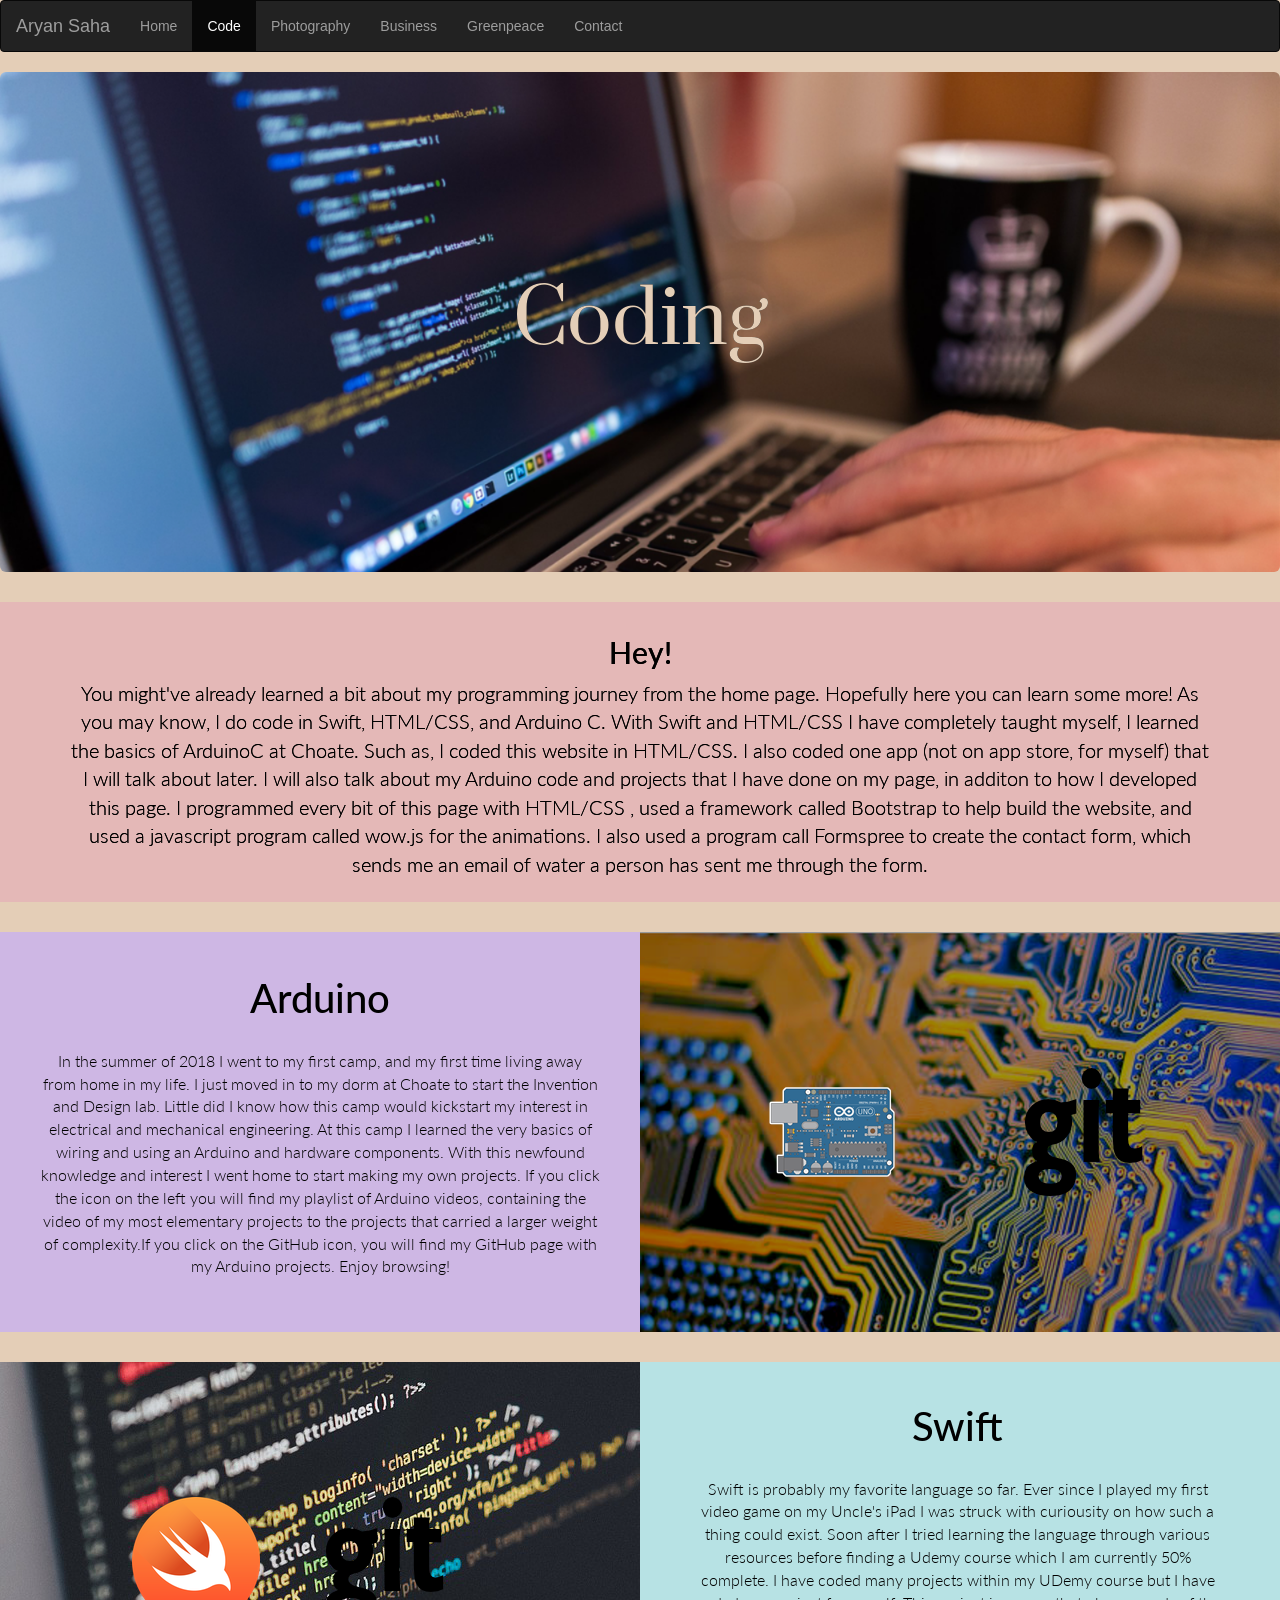
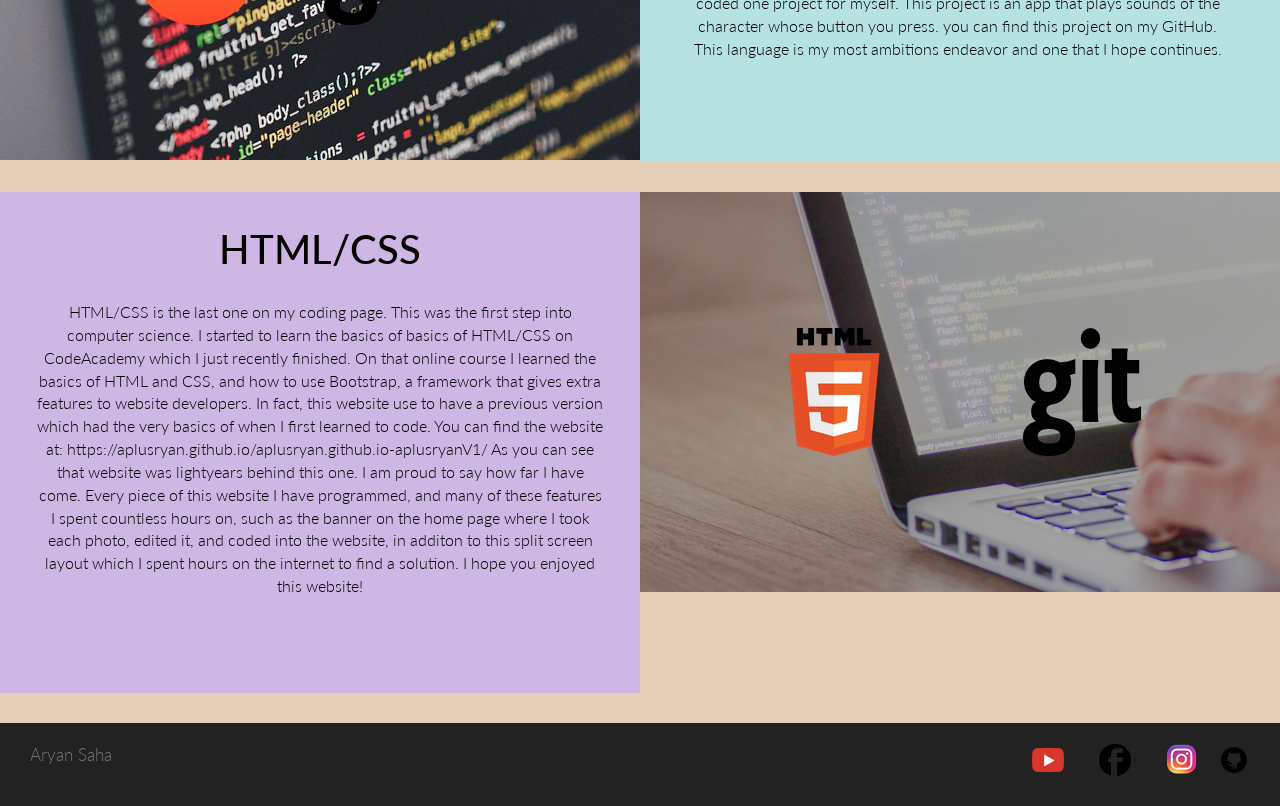
==== code.html @ c201dd8c "Add files via upload" ====
<!DOCTYPE html>
<html>
<head>
  <link rel="stylesheet" href="https://maxcdn.bootstrapcdn.com/bootstrap/3.3.6/css/bootstrap.min.css" integrity="sha384-1q8mTJOASx8j1Au+a5WDVnPi2lkFfwwEAa8hDDdjZlpLegxhjVME1fgjWPGmkzs7" crossorigin="anonymous">
    <link href='https://fonts.googleapis.com/css?family=Roboto:300,400,700' rel='stylesheet' type='text/css'>
    <link href="https://fonts.googleapis.com/css?family=Lato:300,700|Prata" rel="stylesheet">
  <link rel="stylesheet" type="text/css" href="code.css">
  <meta charset="utf-8"/>
  <link rel="stylesheet" href="animate.css">
</head>

<body >
  <nav class="navbar navbar-inverse">
  <div class="container-fluid">
    <div class="navbar-header">
      <a class="navbar-brand" href="index.html">Aryan Saha</a>
    </div>
    <ul class="nav navbar-nav">
      <li><a href="index.html">Home</a></li>
      <li class="active"><a href="code.html">Code</a></li>
      <li><a href="photo.html">Photography</a></li>
      <li><a href="biz.html">Business</a></li>
      <li><a href="green.html">Greenpeace</a></li>
      <li><a href="contact.html">Contact</a></li>
    </ul>
  </div>
</nav>

<header class="container-fluid">
  <!-- \/ is the big computer screen thing-->
  <section class="jumbotron row wow fadeIn">
    <div class="container">
    <div class="text-center">
      <h1>Coding</h1>
    </div>
  </div>
</section>
<!--This is the wide section of me talking and stuff -->
<section class="jumbotron2 row wow fadeIn">
  <div class="container">
    <div class="text-center">
      <h2> Hey! </h2>
      <p> You might've already learned a bit about my programming journey from the home page. Hopefully here you can learn some more!
      As you may know, I do code in Swift, HTML/CSS, and Arduino C. With Swift and HTML/CSS I have completely taught myself,
      I learned the basics of ArduinoC at Choate. Such as, I coded this website in HTML/CSS. I also coded one app (not on app store, for myself) that I will talk about
    later. I will also talk about my Arduino code and projects that I have done on my page, in additon to how I developed this page. I programmed every bit of this page with
  HTML/CSS , used a framework called Bootstrap to help build the website, and used a javascript program called wow.js for the animations. I also used a program call Formspree to
create the contact form, which sends me an email of water a person has sent me through the form. </p>
    </div>
  </div>
</section>
<!--This section is the arduino section -->
<section class="intro row">

      <div class="col-lg-6 col-sm-12 left wow fadeInLeft">
        <div class="text-center">
        <h2>Arduino</h2>
        <p>
          In the summer of 2018 I went to my first camp, and my first time living away from home in my life.
           I just moved in to my dorm at Choate to start the Invention and Design lab.
           Little did I know how this camp would kickstart my interest in electrical and mechanical engineering.
           At this camp I learned the very basics of wiring and using an Arduino and hardware components.
           With this newfound knowledge and interest I went home to start making my own projects.
           If you click the icon on the left you will find my playlist of Arduino videos,
           containing the video of my most elementary projects to the projects that carried a larger weight of
           complexity.If you click on the GitHub icon, you will find my GitHub page with my Arduino projects.
            Enjoy browsing!
        </p>
        </div>
        </div>

      <div class="col-lg-6 col-sm-12 right wow fadeInRight">
      <div class="text-center">
        <div class="container">
        <a href="https://www.youtube.com/watch?v=oCutSDJDLsg" class="arduinoLinkPic button" target="_blank">
          <img src="arduinoIconLink.png" alt="Arduino Youtube Link" class="button" border="0"/>
        </a>
        <a href="https://github.com/aplusryan" class="githubLinkPic button" target="_blank">
        <img src="githubIconLink.png" alt="Github Profile" class="button" border="0"/>
      </a>
    </div>

      </div>
      </div>

  </section>
  <!-- This is the swift section-->
  <section class="text-center intro row">
    <div class="col-lg-6 col-sm-12 left2 wow fadeInLeft">
      <img src="swiftIcon.png" alt="Swift class"swiftPic" Logo" border="0"/>
      <a href="https://github.com/aplusryan" class="githubLinkPic button" target="_blank">
      <img src="githubIconLink.png" alt="Github Profile" class="button" border="0"/>
    </a>
  </div>
    <div class="col-lg-6 col-sm-12 right2 wow fadeInRight">
      <div class="container">
      <h2>Swift</h2>
      <p>Swift is probably my favorite language so far. Ever since I played my first video game on my Uncle's iPad
        I was struck with curiousity on how such a thing could exist. Soon after I tried learning the language through various
        resources before finding a Udemy course which I am currently 50% complete. I have coded many projects within my UDemy course
        but I have coded one project for myself. This project is an app that plays sounds of the character whose button you press.
        you can find this project on my GitHub. This language is my most ambitions endeavor and one that I hope continues.<p>
    </div>
    </div>
  </section>
  <!--Html/Css section -->
  <section class="text-center intro row">
    <div class="col-lg-6 col-sm-12 left3 wow fadeInLeft">
      <div class="text-center">
        <h2> HTML/CSS </h2>
        <p>HTML/CSS is the last one on my coding page. This was the first step into computer science. I started to learn the basics of basics
          of HTML/CSS on CodeAcademy which I just recently finished. On that online course I learned the basics of HTML and CSS, and how
          to use Bootstrap, a framework that gives extra features to website developers. In fact, this website use to have a previous version
          which had the very basics of when I first learned to code. You can find the website at:
          https://aplusryan.github.io/aplusryan.github.io-aplusryanV1/
           As you can see that website was lightyears behind this one. I am proud to say how far I have come. Every piece of this website I have
          programmed, and many of these features I spent countless hours on, such as the banner on the home page where I took each photo, edited it, and coded into the website,
          in additon to this split screen layout which I spent hours on the internet to find a solution. I hope you enjoyed this website!<p>
      </div>
    </div>
    <div class="col-lg-6 col-sm-12 right3 wow fadeInRight">
      <img src="htmlLogo.png" alt="HTML5 Logo" class="htmlCodingLogo "target="_blank"/>
      <a href="https://github.com/aplusryan" class="githubLinkPic button" target="_blank">
      <img src="githubIconLink.png" alt="Github Profile" class="button" border="0"/>
    </a>
    <div class="text-center">
    </div>
  </div>
  </section>

  <footer class="container-fluid row bottomStuff">

      <p class="col-sm-4"> Aryan Saha </p>
     <ul class="col-sm-8">
    <li class="col-sm-1">

      <a href="https://www.youtube.com/channel/UCiuRVJah9fABhDvqqiFlxOA/featured?view_as=subscriber" target = "_blank">
     <img src="youtube_icon.png" alt = "My Youtube Page" border = "0" />
   </a>
  </li>
    <li class="col-sm-1">

  <a href="https://www.facebook.com/aplusryan12"target = "_blank" >
      <img src="facebook.png" alt = "My Facebook Page" border = "0"/>
  </a>

    </li>
    <li class="col-sm-1">
      <a href="https://www.instagram.com/aryan._.saha/?hl=en" target="_blank" >
          <img src="instagram.png" alt = "My Instagram Page" border = "0"/>
        </a>
    </li>

      <a href="https://github.com/aplusryan" target = "_blank">
        <img src="githubSmallFooterPic.png"  alt = "My GitHub Page" border = "0"/>
      </a>
    <li>
  </li>

  </ul>

  </footer>
</header>

<script src="js/wow.min.js"></script>
              <script>
              new WOW().init();
              </script>
              <script src="https://ajax.googleapis.com/ajax/libs/jquery/3.3.1/jquery.min.js"></script>
                <script type="text/javascript" src="js/full.js"></script>

</body>

</html>
---- code.css ----
body {
  background-color: #e4ceb7;
}


.jumbotron {
  margin-top: 0;
  padding-right: 0;
  display: flex;
  align-items: center;
  background-image: url('codingBannerPic.png');
  background-size: cover;
  color: #ffffff;
  height: 500px;
  text-shadow: 0.25px 0.25px 0.25px #000000;

}

.jumbotron h1 {
  font-family: 'Prata', serif;
  font-size: 74px;
  font-weight: 400;
  margin: 0;
  color: #e4ceb7;
}

.jumbotron2 {

  padding-right: 0;
  display: flex;
  align-items: center;
  background-size: cover;
  background-color: #e4b8b7;
  color: #787777;
  height: 30rem;
  text-shadow: 0.25px 0.25px 0.25px #000000;

}

.jumbotron2 {
  font-family: 'Lato', sans-serif;
font-weight: 300;
font-size: 20px;
padding: 10px;
color:#000000;
}



.left{
  display : flex;
  justify-content : center;
  align-items : center;
  margin-top: 3rem;
  padding: 20px;
    min-height: 40rem;
  background-color:#ceb7e4;
  color:#000000
}

.left2{
  display : flex;
  justify-content : center;
  align-items : center;
  margin-top: 3rem;
  padding: 20px;
  min-height: 39.8rem;
  background-color:#ceb7e4;
  color:#000000;
  background-image: url(swiftBKGPIC.png);
}

.left3{
  display : flex;
  justify-content : center;
  align-items : center;
  margin-top: 3rem;
  padding: 15px;
    min-height: 40rem;
  background-color:#ceb7e4;
  color:#000000
}

.intro h2{
  font-family: 'Lato', serif;
  font weight: 300;
  font-size: 40px;
  color:#000000;
}

.intro p {
  font-family: 'Lato', sans-serif;
font-weight: 300;
font-size: 16px;
padding: 20px;
color:#000000;
}

.right{
  display : flex;
  justify-content : center;
  align-items : center;
  background-color:#b7e2e4;
  background-image: url("newArduinoBackPic.png");
color:#000000;
  margin-top: 3rem;
  padding-right: 20px;
  min-height: 40rem;
}

.right2{
  display : flex;
  justify-content : center;
  align-items : center;
  background-color:#b7e2e4;
color:#000000;
  margin-top: 3rem;
  padding-right: 20px;
  min-height: 40rem;
}

.right3{
  display : flex;
  justify-content : center;
  align-items : center;
  background-color:#b7e2e4;
  background-image: url("htmlPICCC.png");
color:#000000;
  margin-top: 3rem;
  padding-right: 20px;
  min-height: 40rem;
}
@media (max-width: 1200px) {
  .left{
    height:50%
  }
  .right{
    height:50%
  }
}

.arduinoLinkPic {
  padding: 60px;
}

.githubLinkPic {
  padding:60px;
}

.swiftPic {
  padding:60px;
}

.htmlCodingLogo {
  padding: 60px;
}

footer {
  margin-left: 3rem;
  margin-right: 3rem;
  margin-top: 3rem;
  font-size: 22px;
  padding: 20px 0;
  background-color: #222222;
  color: #787777;
}

footer .col-sm-8 {
  display: flex;
  justify-content: flex-end;
}

footer ul {
  list-style: none;
}

footer li img {
  width: 32px;
  height: 32px;
}

.bottomStuff p {
  font-family: 'Lato', sans-serif;
font-weight: 300;
font-size: 17px;
}
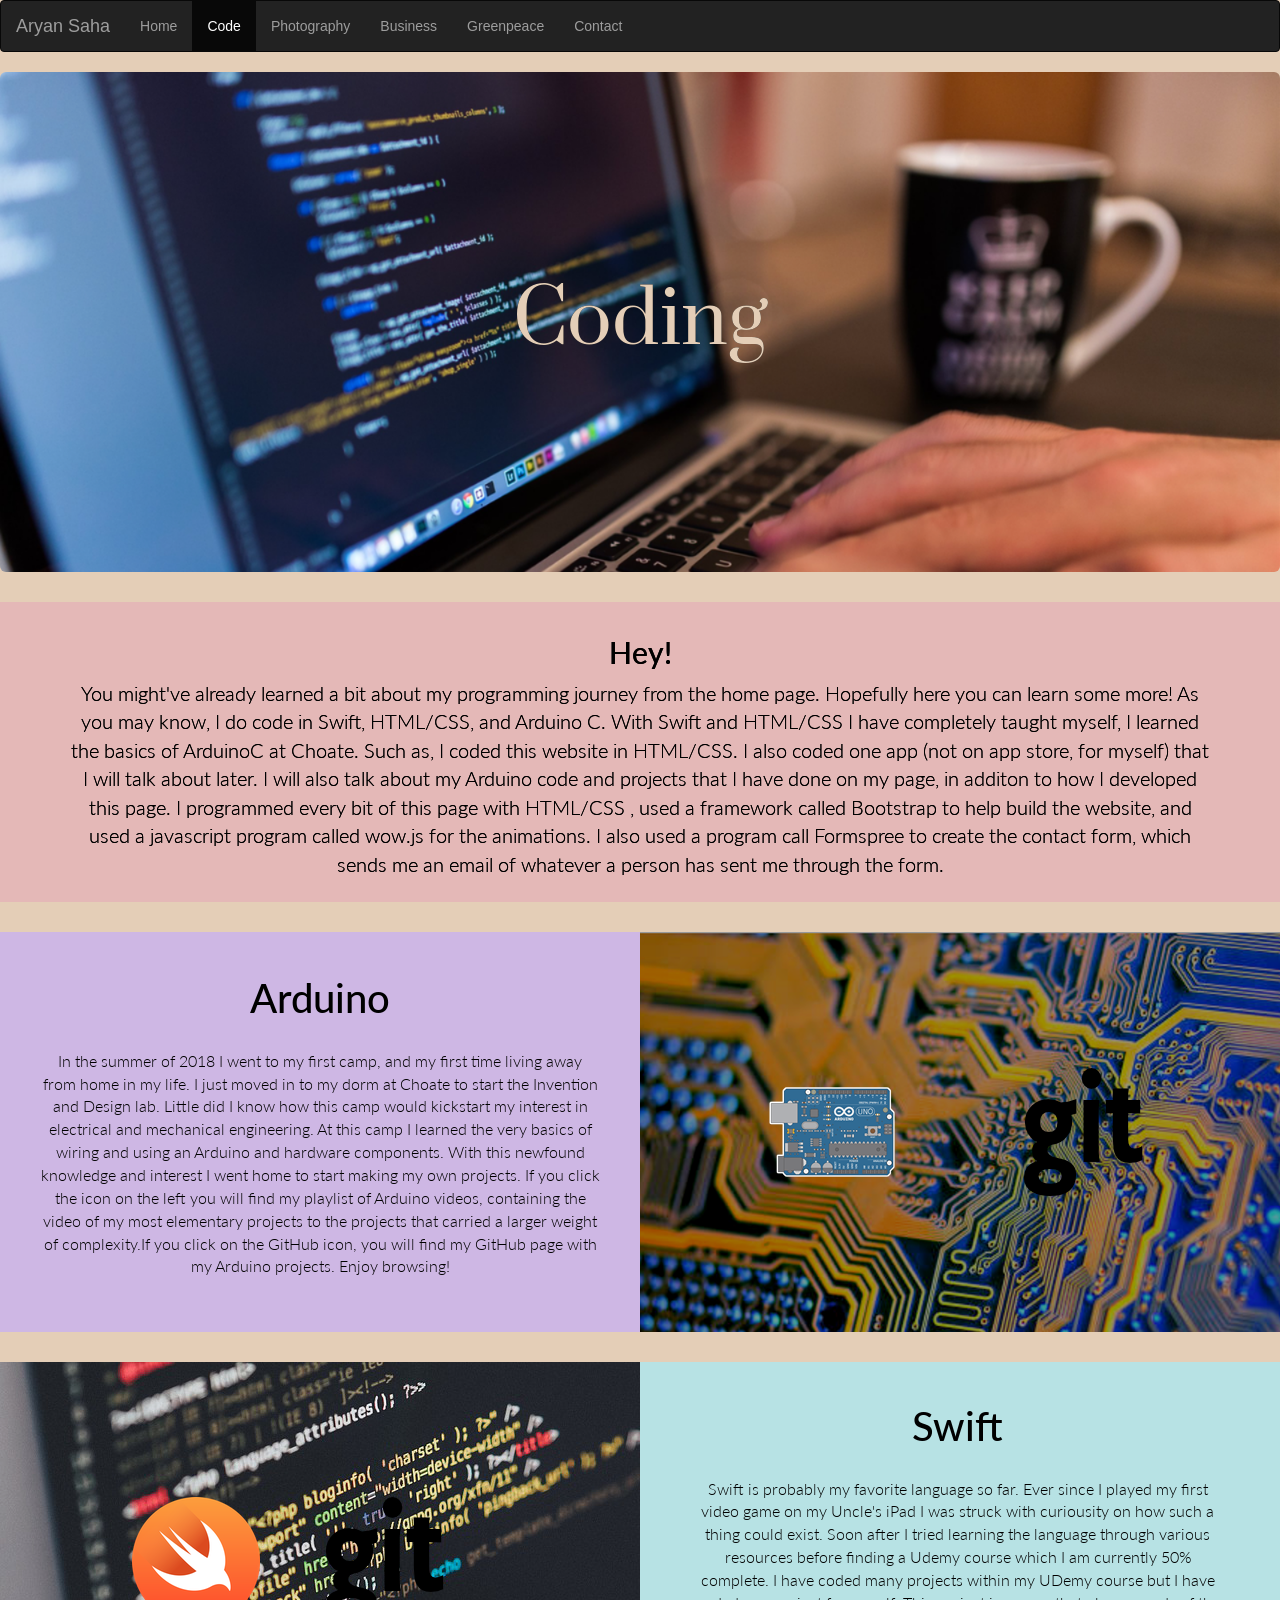
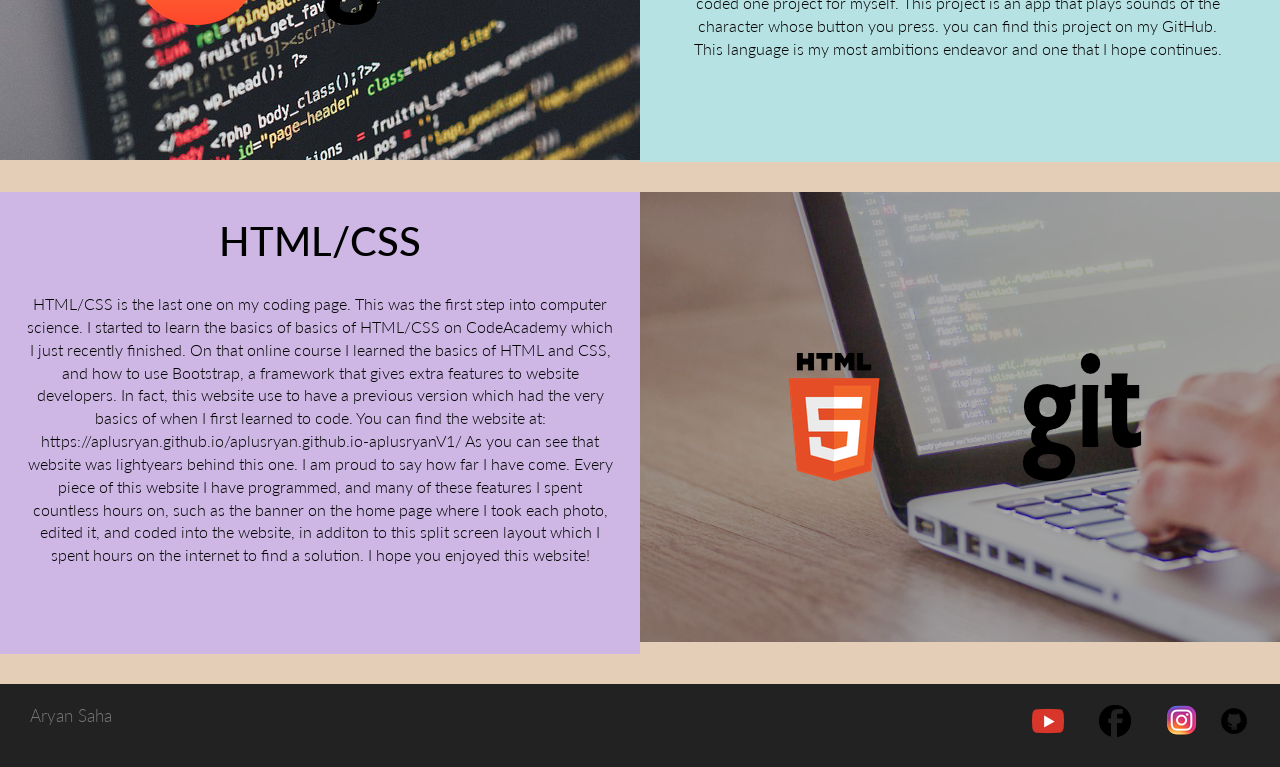
==== commit 7af0f5a5: "Add files via upload" ====
--- a/code.html
+++ b/code.html
@@ -45,7 +45,7 @@
       I learned the basics of ArduinoC at Choate. Such as, I coded this website in HTML/CSS. I also coded one app (not on app store, for myself) that I will talk about
     later. I will also talk about my Arduino code and projects that I have done on my page, in additon to how I developed this page. I programmed every bit of this page with
   HTML/CSS , used a framework called Bootstrap to help build the website, and used a javascript program called wow.js for the animations. I also used a program call Formspree to
-create the contact form, which sends me an email of water a person has sent me through the form. </p>
+create the contact form, which sends me an email of whatever a person has sent me through the form. </p>
     </div>
   </div>
 </section>
@@ -105,6 +105,7 @@
   </section>
   <!--Html/Css section -->
   <section class="text-center intro row">
+    <figure class="bottomSection">
     <div class="col-lg-6 col-sm-12 left3 wow fadeInLeft">
       <div class="text-center">
         <h2> HTML/CSS </h2>
@@ -126,6 +127,7 @@
     <div class="text-center">
     </div>
   </div>
+</figure>
   </section>
 
   <footer class="container-fluid row bottomStuff">
--- a/code.css
+++ b/code.css
@@ -2,7 +2,9 @@
   background-color: #e4ceb7;
 }
 
-
+.bottomSection {
+  height: 40rem;
+}
 .jumbotron {
   margin-top: 0;
   padding-right: 0;
@@ -74,9 +76,10 @@
   display : flex;
   justify-content : center;
   align-items : center;
+  font-size: 12px;
   margin-top: 3rem;
-  padding: 15px;
-    min-height: 40rem;
+  padding: 7px;
+    min-height: 45rem;
   background-color:#ceb7e4;
   color:#000000
 }
@@ -128,7 +131,7 @@
 color:#000000;
   margin-top: 3rem;
   padding-right: 20px;
-  min-height: 40rem;
+  min-height: 45rem;
 }
 @media (max-width: 1200px) {
   .left{
